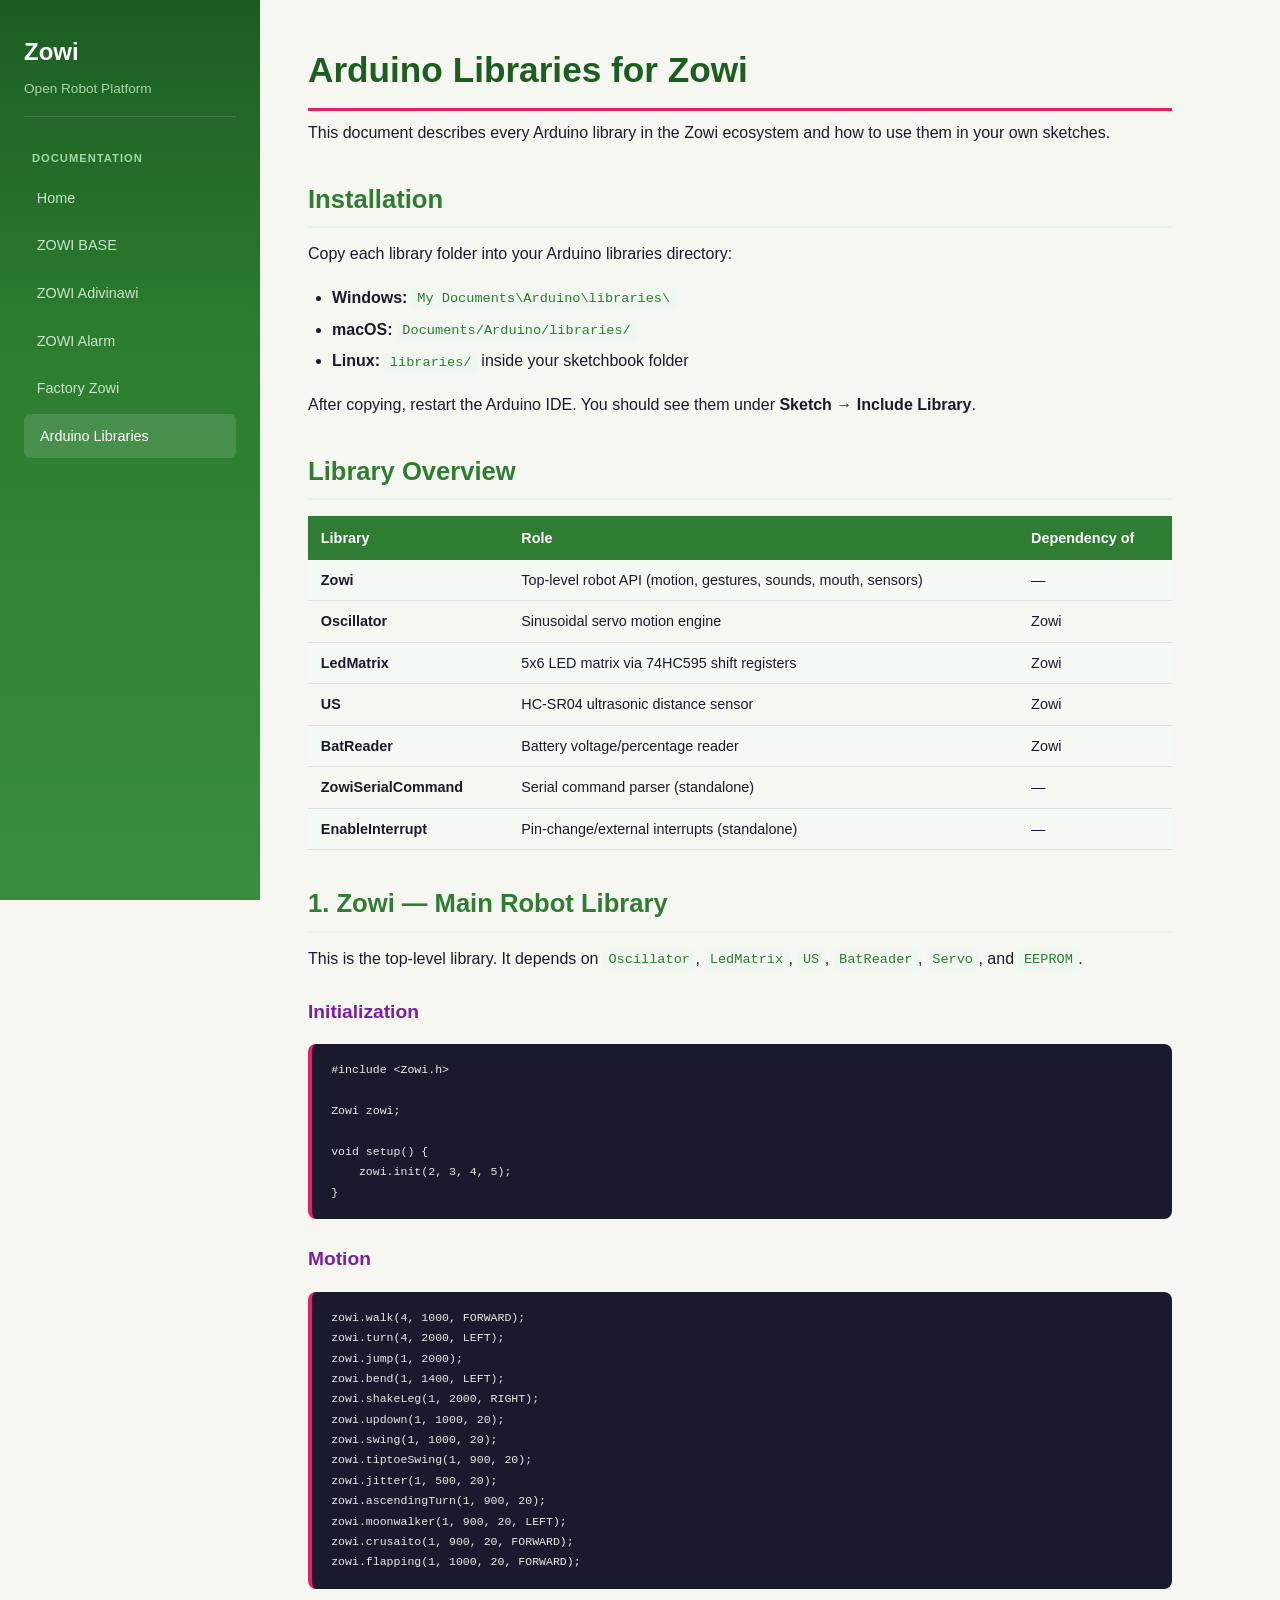
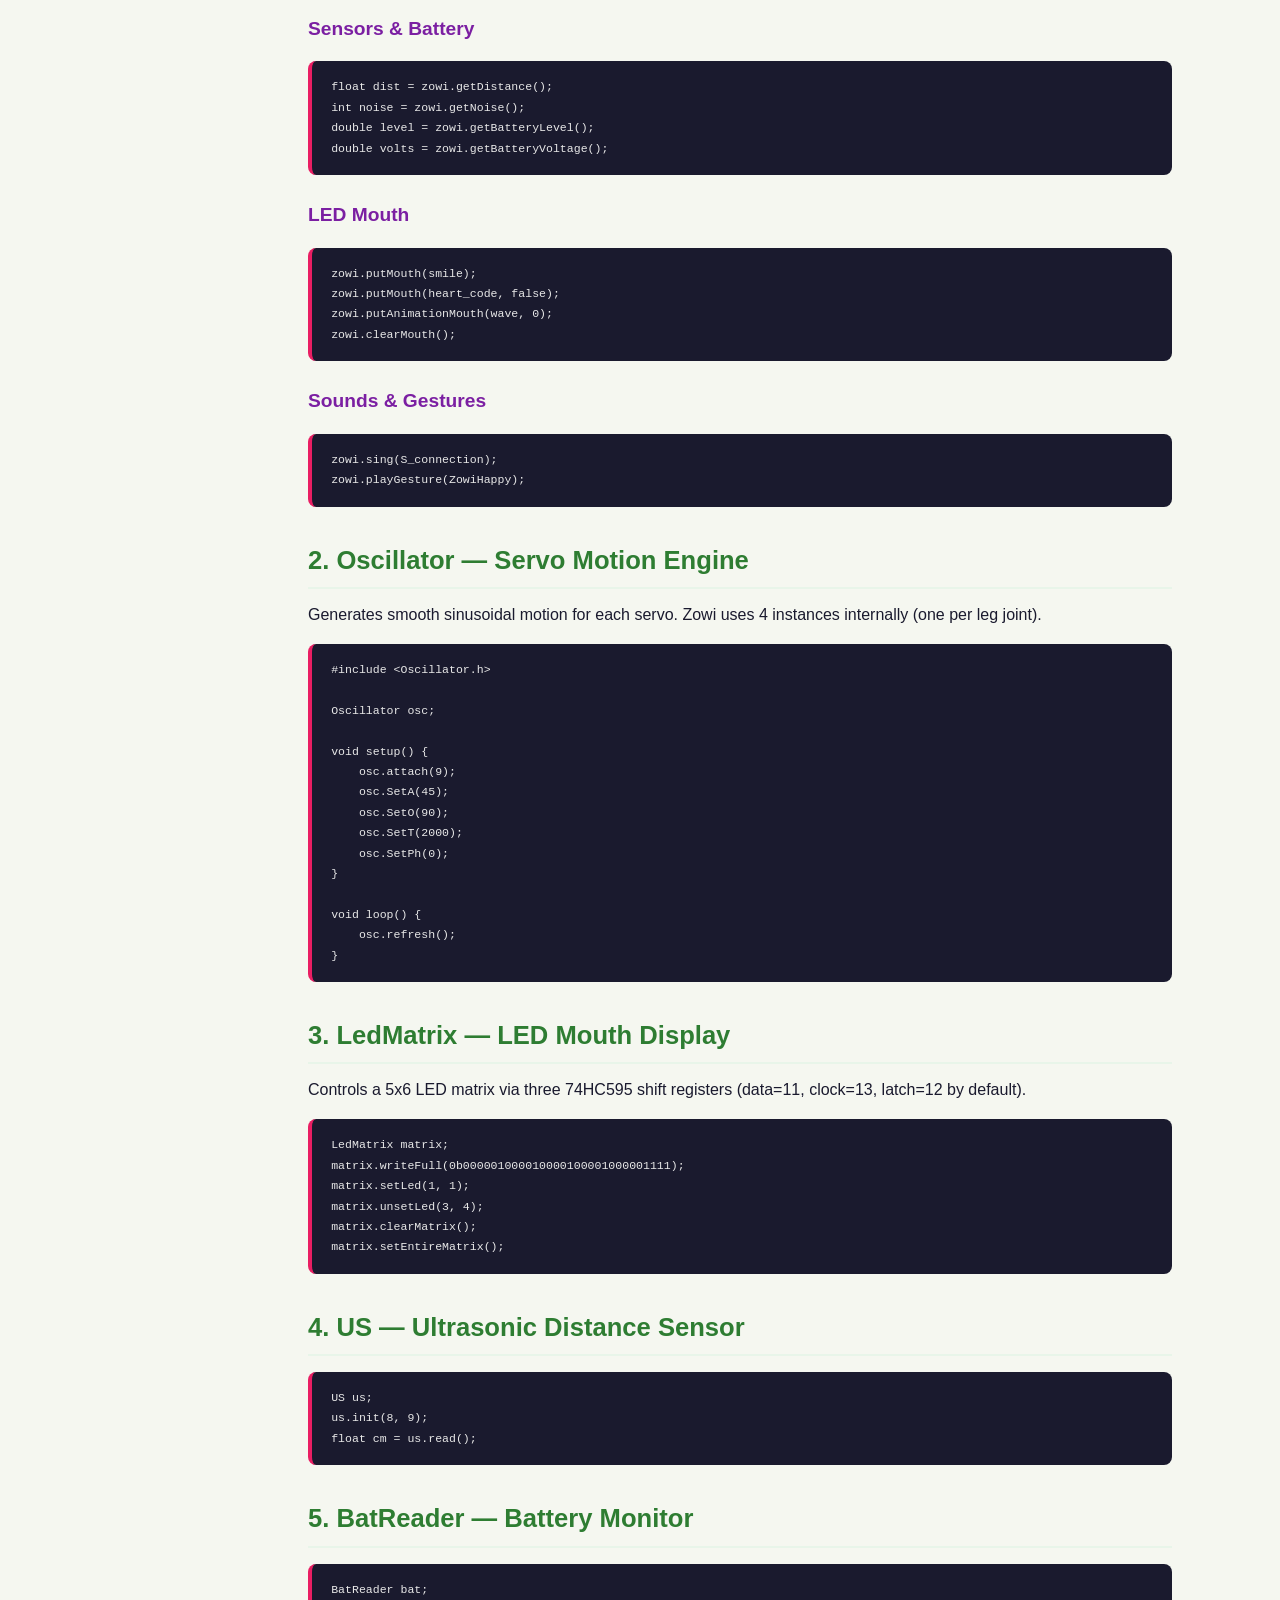
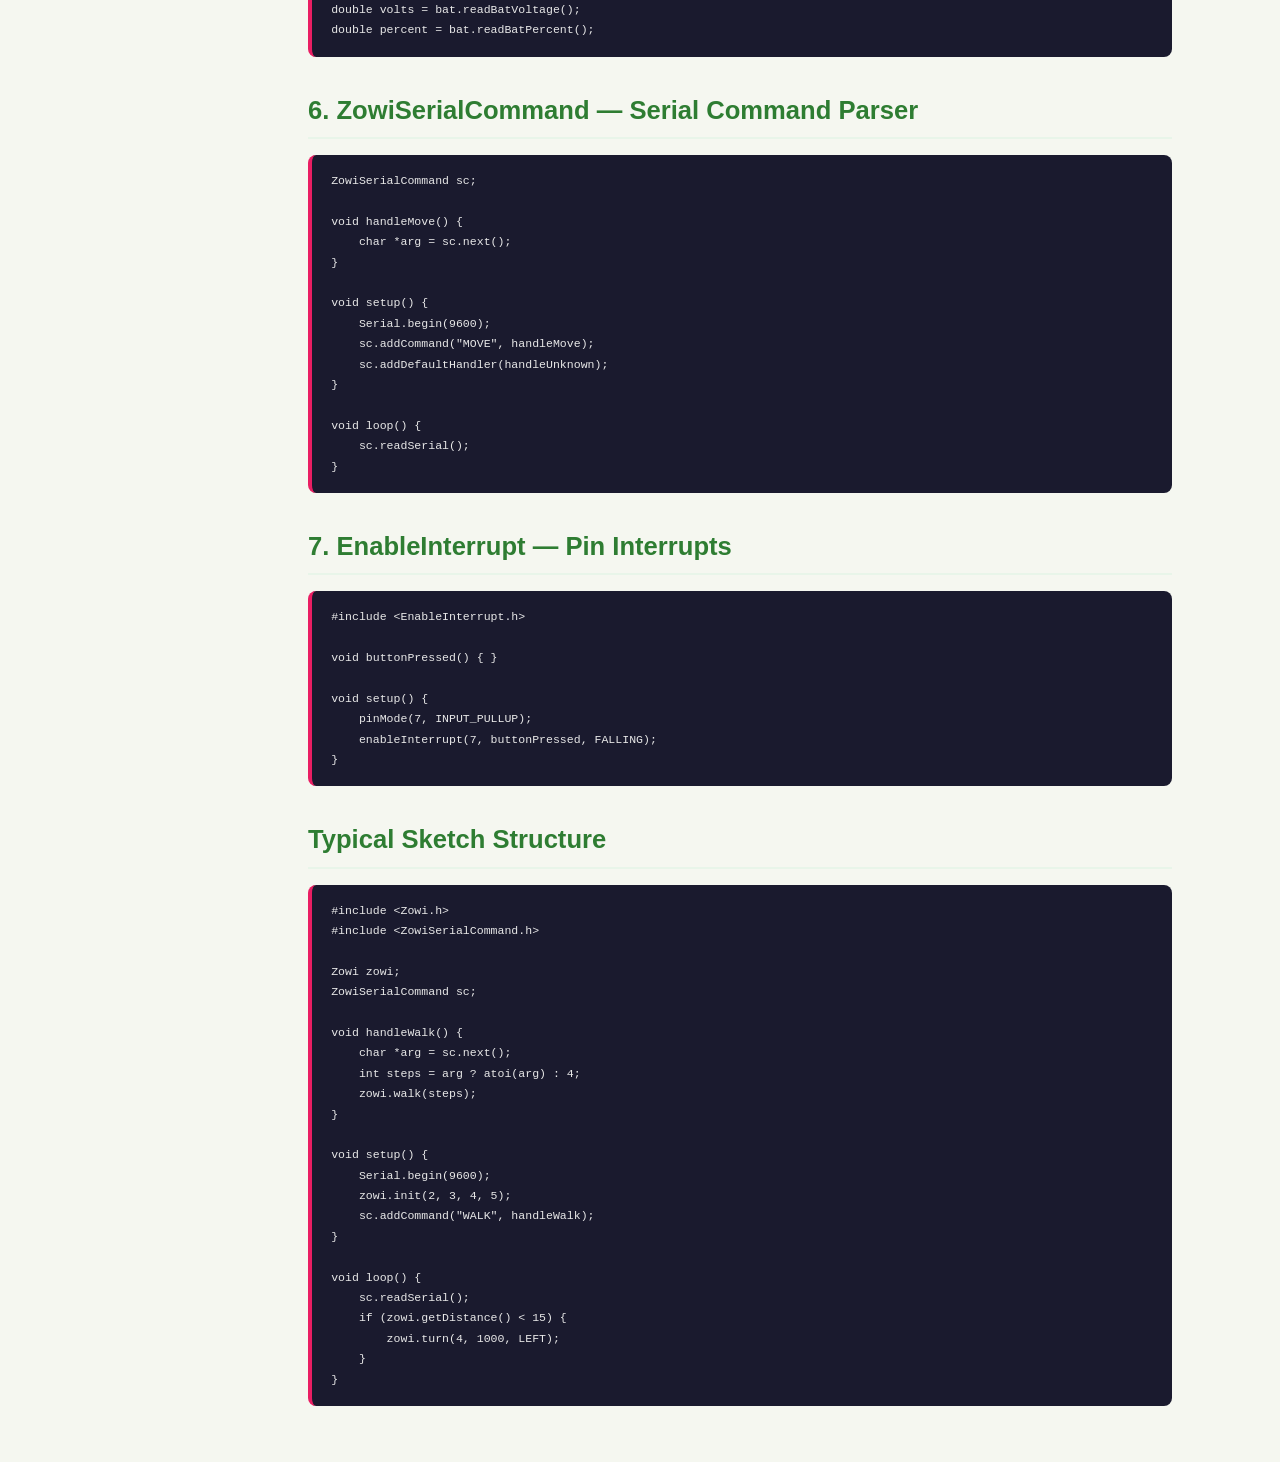
==== docs/arduino-libs.html @ 165f5072 "Add HTML website pages for Zowi documentation - index.html: landing page with card grid navigation -" ====
<!DOCTYPE html>
<html lang="en">
<head>
  <meta charset="UTF-8">
  <meta name="viewport" content="width=device-width, initial-scale=1.0">
  <title>Arduino Libraries — Zowi Documentation</title>
  <link rel="stylesheet" href="css/style.css">
</head>
<body>
  <aside class="sidebar">
    <h1>Zowi</h1>
    <p class="subtitle">Open Robot Platform</p>
    <nav>
      <div class="nav-section">Documentation</div>
      <a href="index.html">Home</a>
      <a href="zowi-base.html">ZOWI BASE</a>
      <a href="zowi-adivinawi.html">ZOWI Adivinawi</a>
      <a href="zowi-alarm.html">ZOWI Alarm</a>
      <a href="factory-zowi.html">Factory Zowi</a>
      <a href="arduino-libs.html" class="active">Arduino Libraries</a>
    </nav>
  </aside>

  <div class="main">
    <h1>Arduino Libraries for Zowi</h1>
    <p>This document describes every Arduino library in the Zowi ecosystem and how to use them in your own sketches.</p>

    <h2>Installation</h2>
    <p>Copy each library folder into your Arduino libraries directory:</p>
    <ul>
      <li><strong>Windows:</strong> <code>My Documents\Arduino\libraries\</code></li>
      <li><strong>macOS:</strong> <code>Documents/Arduino/libraries/</code></li>
      <li><strong>Linux:</strong> <code>libraries/</code> inside your sketchbook folder</li>
    </ul>
    <p>After copying, restart the Arduino IDE. You should see them under <strong>Sketch → Include Library</strong>.</p>

    <h2>Library Overview</h2>
    <table>
      <tr><th>Library</th><th>Role</th><th>Dependency of</th></tr>
      <tr><td><strong>Zowi</strong></td><td>Top-level robot API (motion, gestures, sounds, mouth, sensors)</td><td>—</td></tr>
      <tr><td><strong>Oscillator</strong></td><td>Sinusoidal servo motion engine</td><td>Zowi</td></tr>
      <tr><td><strong>LedMatrix</strong></td><td>5x6 LED matrix via 74HC595 shift registers</td><td>Zowi</td></tr>
      <tr><td><strong>US</strong></td><td>HC-SR04 ultrasonic distance sensor</td><td>Zowi</td></tr>
      <tr><td><strong>BatReader</strong></td><td>Battery voltage/percentage reader</td><td>Zowi</td></tr>
      <tr><td><strong>ZowiSerialCommand</strong></td><td>Serial command parser (standalone)</td><td>—</td></tr>
      <tr><td><strong>EnableInterrupt</strong></td><td>Pin-change/external interrupts (standalone)</td><td>—</td></tr>
    </table>

    <h2>1. Zowi — Main Robot Library</h2>
    <p>This is the top-level library. It depends on <code>Oscillator</code>, <code>LedMatrix</code>, <code>US</code>, <code>BatReader</code>, <code>Servo</code>, and <code>EEPROM</code>.</p>

    <h3>Initialization</h3>
    <pre><code>#include &lt;Zowi.h&gt;

Zowi zowi;

void setup() {
    zowi.init(2, 3, 4, 5);
}</code></pre>

    <h3>Motion</h3>
    <pre><code>zowi.walk(4, 1000, FORWARD);
zowi.turn(4, 2000, LEFT);
zowi.jump(1, 2000);
zowi.bend(1, 1400, LEFT);
zowi.shakeLeg(1, 2000, RIGHT);
zowi.updown(1, 1000, 20);
zowi.swing(1, 1000, 20);
zowi.tiptoeSwing(1, 900, 20);
zowi.jitter(1, 500, 20);
zowi.ascendingTurn(1, 900, 20);
zowi.moonwalker(1, 900, 20, LEFT);
zowi.crusaito(1, 900, 20, FORWARD);
zowi.flapping(1, 1000, 20, FORWARD);</code></pre>

    <h3>Sensors &amp; Battery</h3>
    <pre><code>float dist = zowi.getDistance();
int noise = zowi.getNoise();
double level = zowi.getBatteryLevel();
double volts = zowi.getBatteryVoltage();</code></pre>

    <h3>LED Mouth</h3>
    <pre><code>zowi.putMouth(smile);
zowi.putMouth(heart_code, false);
zowi.putAnimationMouth(wave, 0);
zowi.clearMouth();</code></pre>

    <h3>Sounds &amp; Gestures</h3>
    <pre><code>zowi.sing(S_connection);
zowi.playGesture(ZowiHappy);</code></pre>

    <h2>2. Oscillator — Servo Motion Engine</h2>
    <p>Generates smooth sinusoidal motion for each servo. Zowi uses 4 instances internally (one per leg joint).</p>
    <pre><code>#include &lt;Oscillator.h&gt;

Oscillator osc;

void setup() {
    osc.attach(9);
    osc.SetA(45);
    osc.SetO(90);
    osc.SetT(2000);
    osc.SetPh(0);
}

void loop() {
    osc.refresh();
}</code></pre>

    <h2>3. LedMatrix — LED Mouth Display</h2>
    <p>Controls a 5x6 LED matrix via three 74HC595 shift registers (data=11, clock=13, latch=12 by default).</p>
    <pre><code>LedMatrix matrix;
matrix.writeFull(0b000001000010000100001000001111);
matrix.setLed(1, 1);
matrix.unsetLed(3, 4);
matrix.clearMatrix();
matrix.setEntireMatrix();</code></pre>

    <h2>4. US — Ultrasonic Distance Sensor</h2>
    <pre><code>US us;
us.init(8, 9);
float cm = us.read();</code></pre>

    <h2>5. BatReader — Battery Monitor</h2>
    <pre><code>BatReader bat;
double volts = bat.readBatVoltage();
double percent = bat.readBatPercent();</code></pre>

    <h2>6. ZowiSerialCommand — Serial Command Parser</h2>
    <pre><code>ZowiSerialCommand sc;

void handleMove() {
    char *arg = sc.next();
}

void setup() {
    Serial.begin(9600);
    sc.addCommand("MOVE", handleMove);
    sc.addDefaultHandler(handleUnknown);
}

void loop() {
    sc.readSerial();
}</code></pre>

    <h2>7. EnableInterrupt — Pin Interrupts</h2>
    <pre><code>#include &lt;EnableInterrupt.h&gt;

void buttonPressed() { }

void setup() {
    pinMode(7, INPUT_PULLUP);
    enableInterrupt(7, buttonPressed, FALLING);
}</code></pre>

    <h2>Typical Sketch Structure</h2>
    <pre><code>#include &lt;Zowi.h&gt;
#include &lt;ZowiSerialCommand.h&gt;

Zowi zowi;
ZowiSerialCommand sc;

void handleWalk() {
    char *arg = sc.next();
    int steps = arg ? atoi(arg) : 4;
    zowi.walk(steps);
}

void setup() {
    Serial.begin(9600);
    zowi.init(2, 3, 4, 5);
    sc.addCommand("WALK", handleWalk);
}

void loop() {
    sc.readSerial();
    if (zowi.getDistance() &lt; 15) {
        zowi.turn(4, 1000, LEFT);
    }
}</code></pre>
  </div>
</body>
</html>
---- docs/css/style.css ----
:root {
  --green-dark: #1B5E20;
  --green: #2E7D32;
  --green-light: #4CAF50;
  --green-pale: #E8F5E9;
  --purple: #7B1FA2;
  --purple-light: #9C27B0;
  --fuchsia: #E91E63;
  --fuchsia-light: #F8BBD0;
  --text: #1a1a2e;
  --text-light: #555;
  --bg: #f5f7f0;
  --white: #ffffff;
  --shadow: 0 2px 12px rgba(0,0,0,0.08);
}

* {
  margin: 0;
  padding: 0;
  box-sizing: border-box;
}

body {
  font-family: -apple-system, BlinkMacSystemFont, 'Segoe UI', Roboto, Oxygen, sans-serif;
  color: var(--text);
  background: var(--bg);
  line-height: 1.7;
  display: flex;
  min-height: 100vh;
}

/* Sidebar */
.sidebar {
  width: 260px;
  min-height: 100vh;
  background: linear-gradient(180deg, #1B5E20 0%, #2E7D32 40%, #388E3C 100%);
  color: #fff;
  padding: 2rem 1.5rem;
  position: fixed;
  top: 0;
  left: 0;
  overflow-y: auto;
  z-index: 10;
}

.sidebar h1 {
  font-size: 1.5rem;
  margin-bottom: 0.25rem;
  color: #fff;
}

.sidebar .subtitle {
  font-size: 0.85rem;
  color: #A5D6A7;
  margin-bottom: 2rem;
  border-bottom: 1px solid rgba(255,255,255,0.15);
  padding-bottom: 1rem;
}

.sidebar nav a {
  display: block;
  color: #C8E6C9;
  text-decoration: none;
  padding: 0.6rem 0.8rem;
  border-radius: 6px;
  margin-bottom: 0.25rem;
  font-size: 0.9rem;
  transition: all 0.2s;
}

.sidebar nav a:hover,
.sidebar nav a.active {
  background: rgba(255,255,255,0.12);
  color: #fff;
  padding-left: 1rem;
}

.sidebar .nav-section {
  font-size: 0.7rem;
  text-transform: uppercase;
  letter-spacing: 1px;
  color: #A5D6A7;
  margin: 1.5rem 0 0.5rem 0.5rem;
  font-weight: 600;
}

/* Main content */
.main {
  margin-left: 260px;
  flex: 1;
  padding: 2.5rem 3rem;
  max-width: 960px;
}

.main h1 {
  color: var(--green-dark);
  font-size: 2.2rem;
  margin-bottom: 0.5rem;
  border-bottom: 3px solid var(--fuchsia);
  padding-bottom: 0.5rem;
}

.main h2 {
  color: var(--green);
  font-size: 1.6rem;
  margin: 2rem 0 0.75rem;
  border-bottom: 2px solid var(--green-pale);
  padding-bottom: 0.3rem;
}

.main h3 {
  color: var(--purple);
  font-size: 1.2rem;
  margin: 1.5rem 0 0.5rem;
}

.main p {
  margin-bottom: 1rem;
  color: var(--text);
}

.main a {
  color: var(--purple-light);
  text-decoration: none;
}

.main a:hover {
  color: var(--fuchsia);
  text-decoration: underline;
}

.main ul, .main ol {
  margin: 0.5rem 0 1rem 1.5rem;
}

.main li {
  margin-bottom: 0.3rem;
}

.main table {
  width: 100%;
  border-collapse: collapse;
  margin: 1rem 0;
  font-size: 0.9rem;
}

.main th {
  background: var(--green);
  color: #fff;
  padding: 0.6rem 0.8rem;
  text-align: left;
  font-weight: 600;
}

.main td {
  padding: 0.5rem 0.8rem;
  border-bottom: 1px solid #e0e0e0;
}

.main tr:nth-child(even) td {
  background: #f5faf5;
}

.main tr:hover td {
  background: #e8f5e9;
}

.main pre {
  background: #1a1a2e;
  color: #e8e8e8;
  padding: 1rem 1.2rem;
  border-radius: 8px;
  overflow-x: auto;
  font-size: 0.85rem;
  line-height: 1.5;
  margin: 1rem 0;
  border-left: 4px solid var(--fuchsia);
}

.main code {
  font-family: 'Fira Code', 'Cascadia Code', 'Consolas', monospace;
  font-size: 0.85em;
}

.main p code, .main li code {
  background: #f0f7f0;
  color: #2E7D32;
  padding: 0.15em 0.4em;
  border-radius: 3px;
  font-size: 0.85em;
}

.main blockquote {
  border-left: 4px solid var(--purple-light);
  background: #f3e5f5;
  padding: 0.8rem 1rem;
  margin: 1rem 0;
  border-radius: 0 6px 6px 0;
}

.main hr {
  border: none;
  border-top: 1px solid #e0e0e0;
  margin: 2rem 0;
}

.main img {
  max-width: 100%;
  border-radius: 8px;
  margin: 1rem 0;
}

.main .mermaid-container {
  background: #f5faf5;
  border: 1px solid #c8e6c9;
  border-radius: 8px;
  padding: 1.5rem;
  margin: 1.5rem 0;
  text-align: center;
}

/* Cards on index */
.card-grid {
  display: grid;
  grid-template-columns: repeat(auto-fill, minmax(280px, 1fr));
  gap: 1.5rem;
  margin: 2rem 0;
}

.card {
  background: var(--white);
  border-radius: 10px;
  box-shadow: var(--shadow);
  overflow: hidden;
  transition: transform 0.2s, box-shadow 0.2s;
  border-top: 4px solid var(--green);
}

.card:hover {
  transform: translateY(-4px);
  box-shadow: 0 6px 20px rgba(0,0,0,0.12);
}

.card.purple {
  border-top-color: var(--purple);
}

.card.fuchsia {
  border-top-color: var(--fuchsia);
}

.card-body {
  padding: 1.2rem 1.5rem;
}

.card-body h3 {
  margin: 0 0 0.5rem;
  font-size: 1.1rem;
}

.card-body p {
  font-size: 0.9rem;
  color: var(--text-light);
  margin-bottom: 1rem;
}

.card-body a {
  display: inline-block;
  color: var(--green);
  font-weight: 600;
  text-decoration: none;
}

.card-body a:hover {
  color: var(--fuchsia);
}

/* Hero section */
.hero {
  text-align: center;
  padding: 2rem 0 1rem;
}

.hero img {
  max-width: 200px;
  border-radius: 50%;
  box-shadow: 0 4px 20px rgba(0,0,0,0.1);
}

.hero h1 {
  font-size: 2.5rem;
  margin: 1rem 0 0.5rem;
  border: none;
}

.hero p {
  font-size: 1.1rem;
  color: var(--text-light);
  max-width: 600px;
  margin: 0 auto;
}

/* Responsive */
@media (max-width: 768px) {
  body {
    flex-direction: column;
  }
  .sidebar {
    width: 100%;
    min-height: auto;
    position: relative;
    padding: 1rem;
  }
  .main {
    margin-left: 0;
    padding: 1.5rem;
  }
}
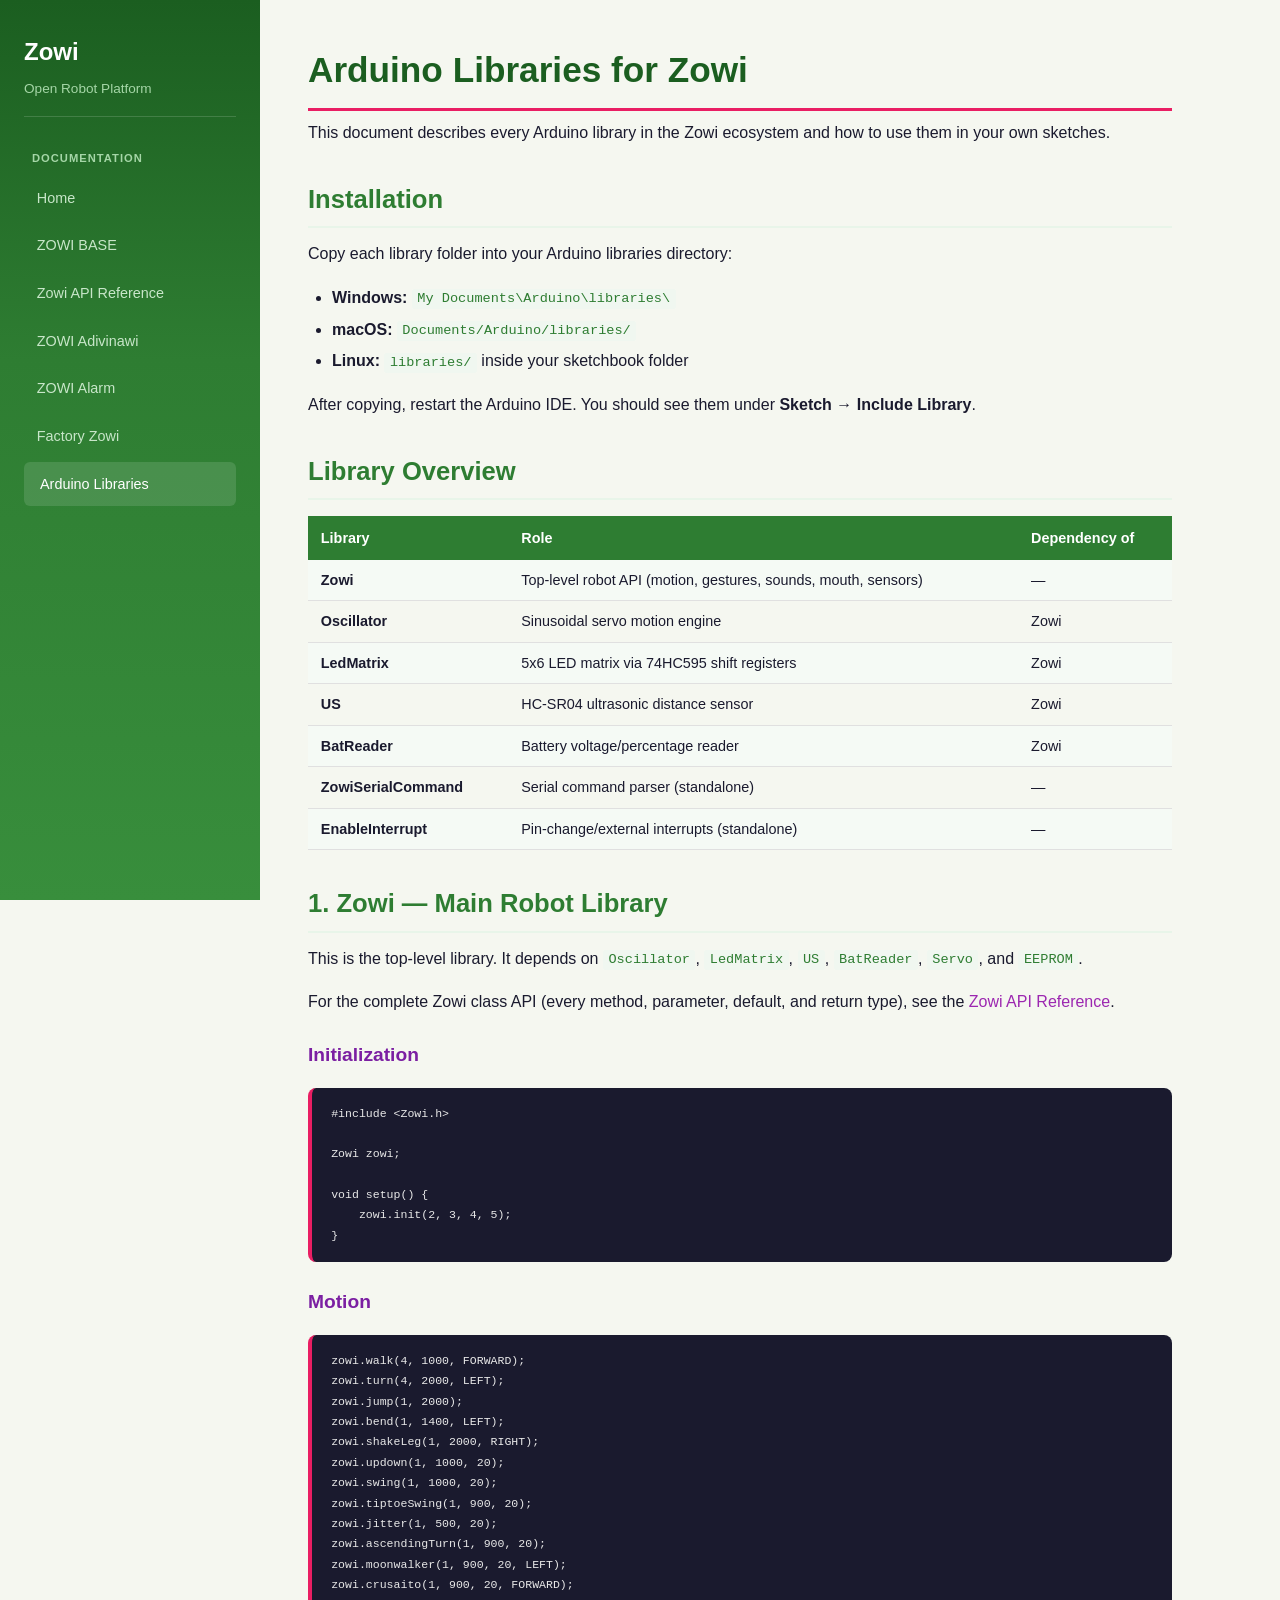
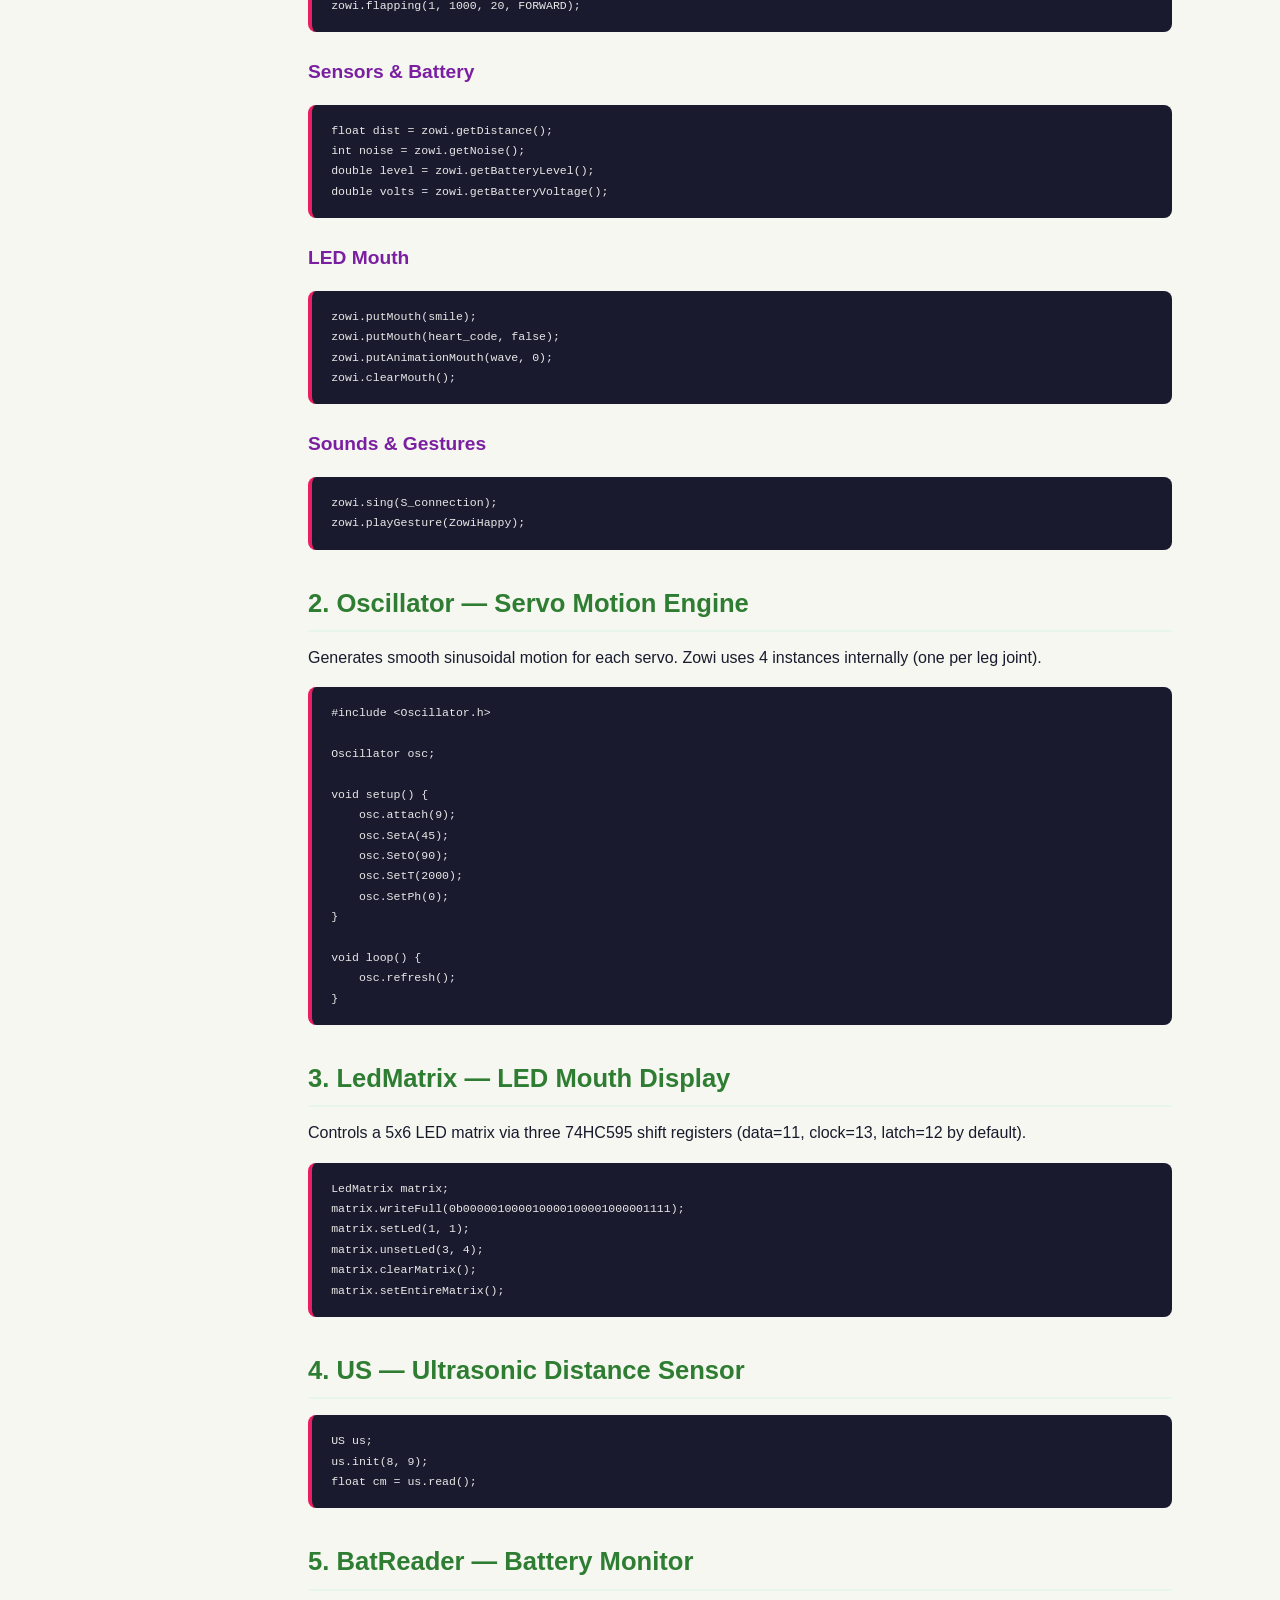
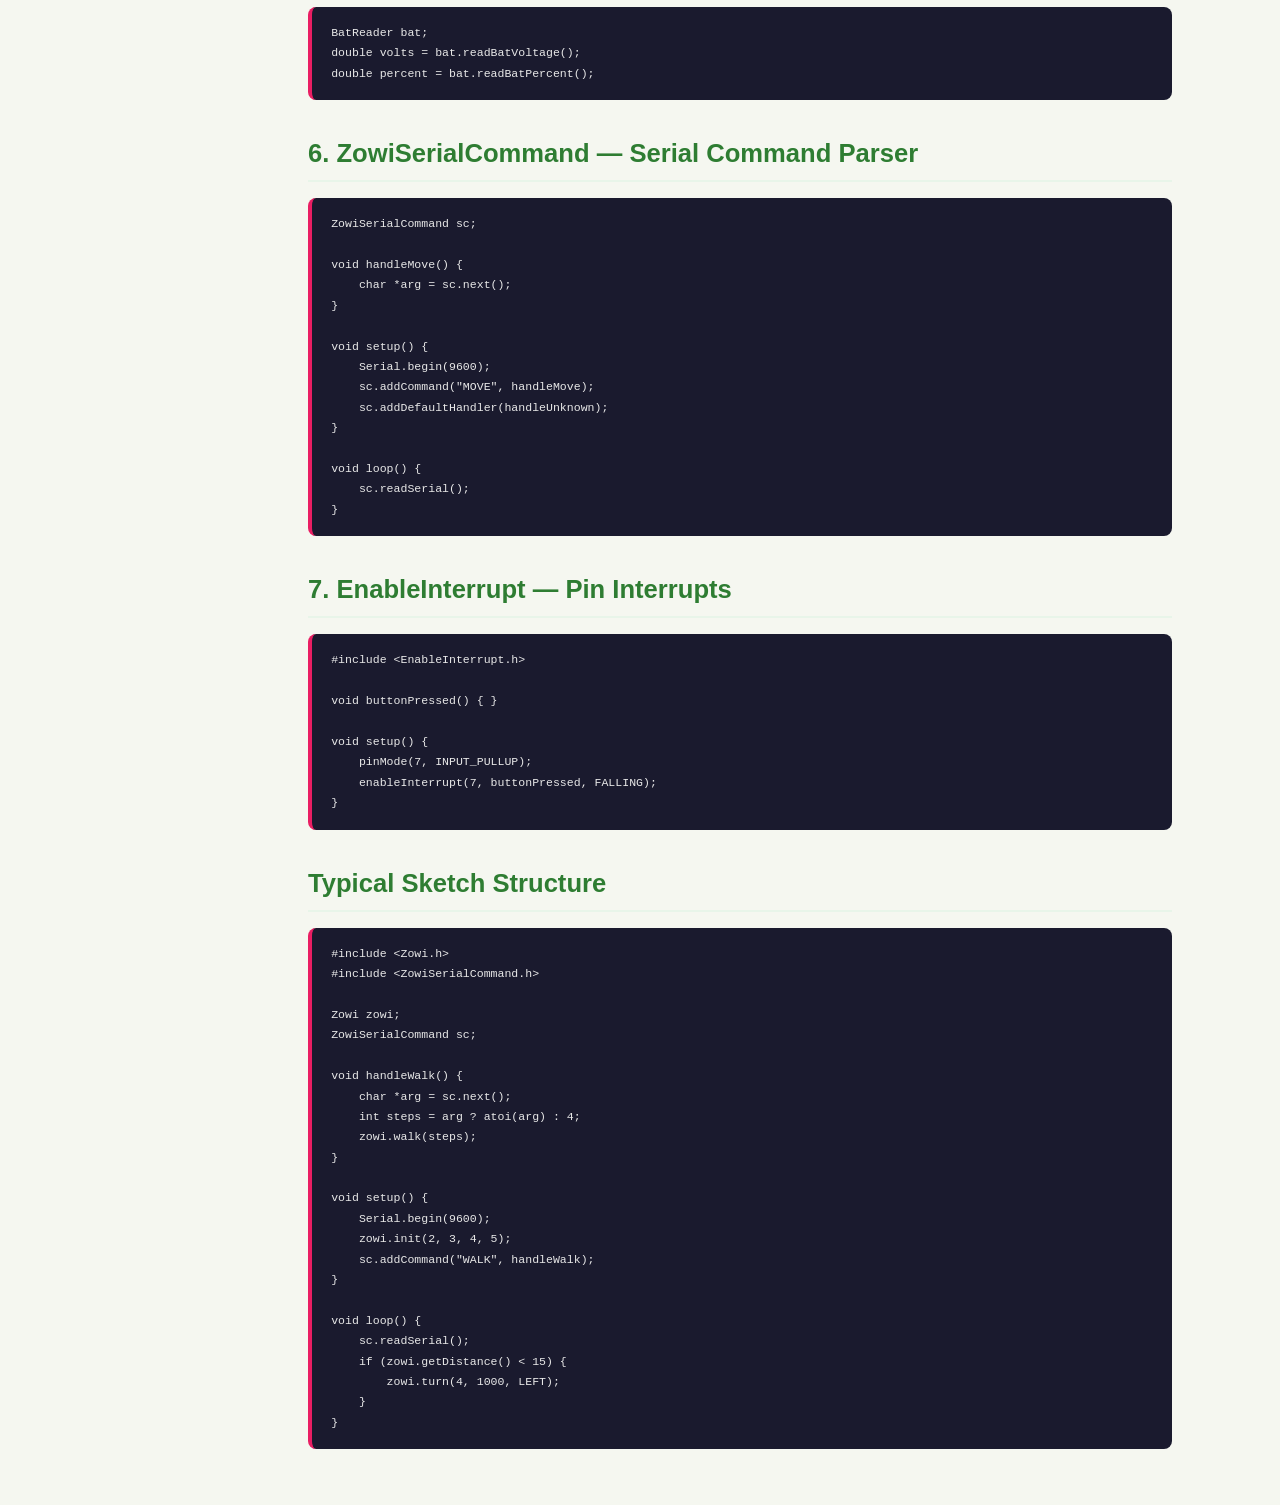
==== commit c87d8a21: "Add Zowi API reference page and update all pages with API link in sidebar" ====
--- a/docs/arduino-libs.html
+++ b/docs/arduino-libs.html
@@ -14,6 +14,7 @@
       <div class="nav-section">Documentation</div>
       <a href="index.html">Home</a>
       <a href="zowi-base.html">ZOWI BASE</a>
+      <a href="zowi-api.html">Zowi API Reference</a>
       <a href="zowi-adivinawi.html">ZOWI Adivinawi</a>
       <a href="zowi-alarm.html">ZOWI Alarm</a>
       <a href="factory-zowi.html">Factory Zowi</a>
@@ -48,6 +49,8 @@
 
     <h2>1. Zowi — Main Robot Library</h2>
     <p>This is the top-level library. It depends on <code>Oscillator</code>, <code>LedMatrix</code>, <code>US</code>, <code>BatReader</code>, <code>Servo</code>, and <code>EEPROM</code>.</p>
+
+    <p>For the complete Zowi class API (every method, parameter, default, and return type), see the <a href="zowi-api.html">Zowi API Reference</a>.</p>
 
     <h3>Initialization</h3>
     <pre><code>#include &lt;Zowi.h&gt;
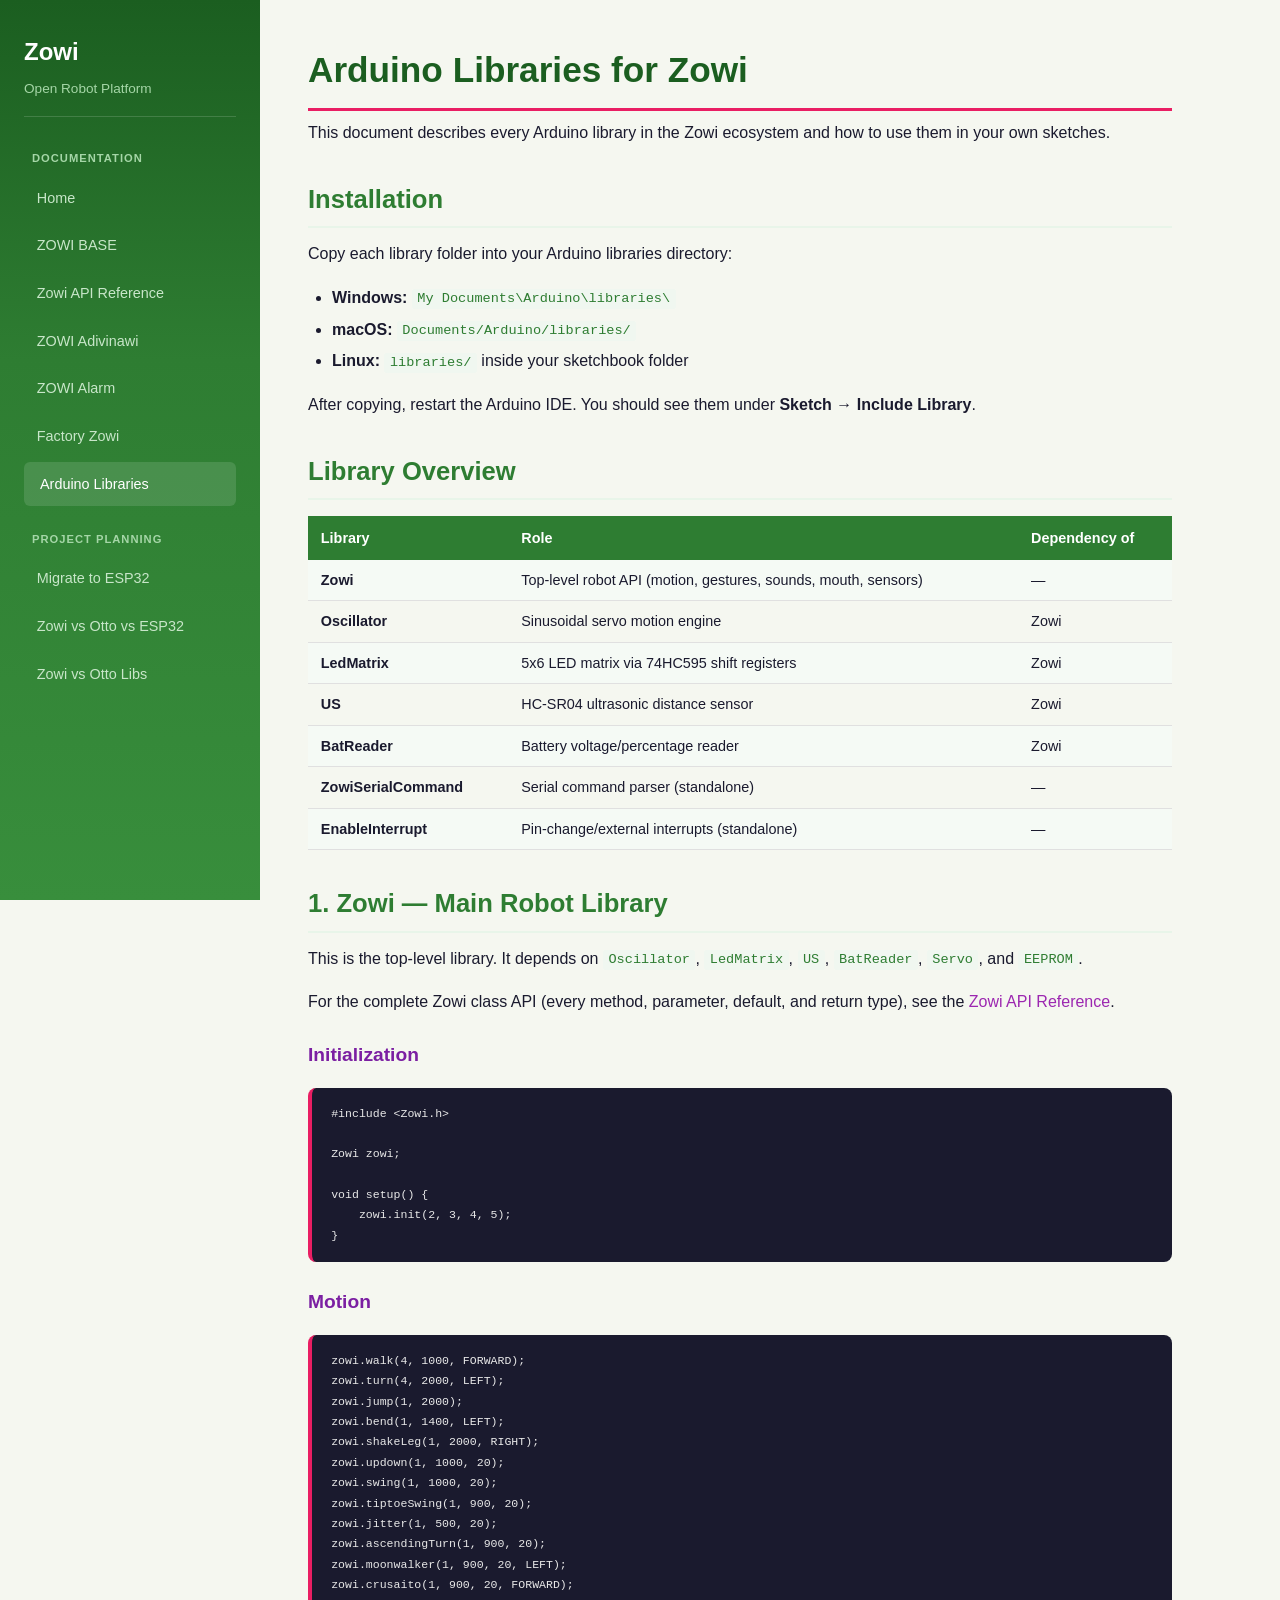
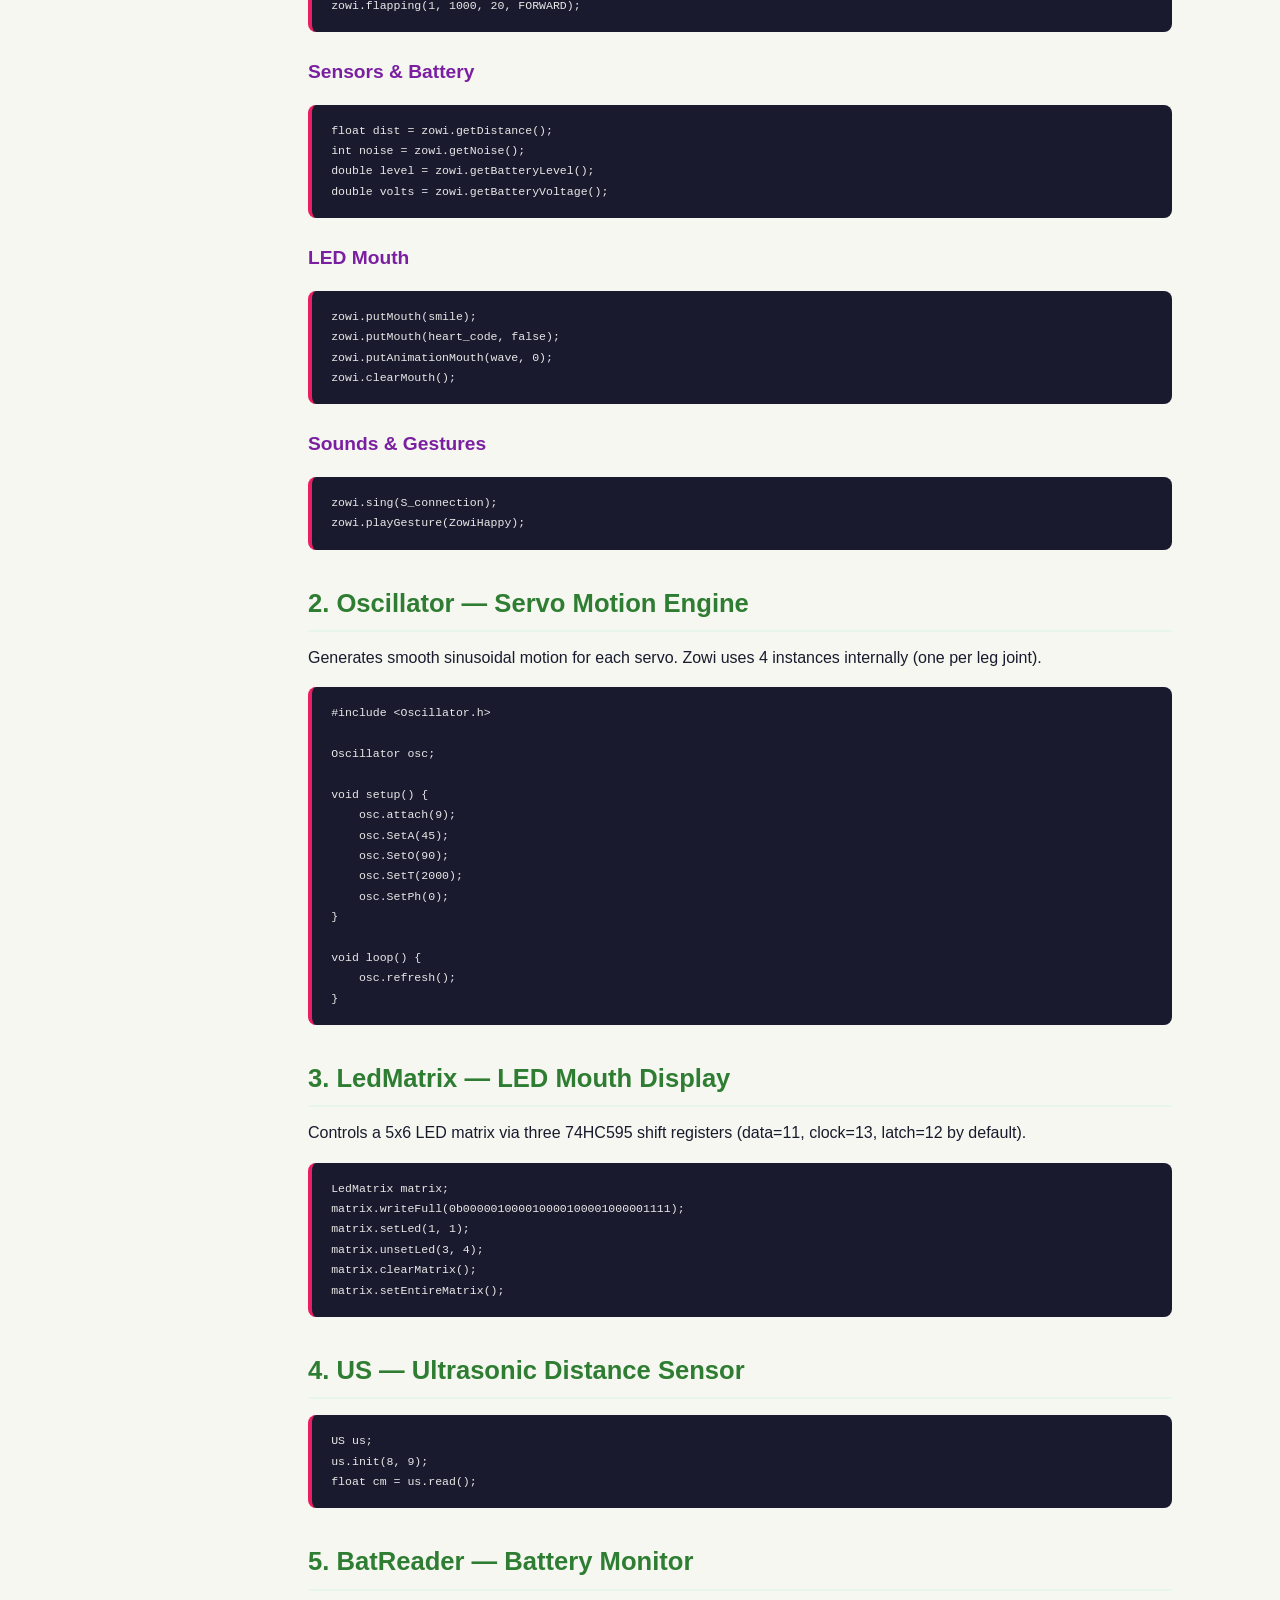
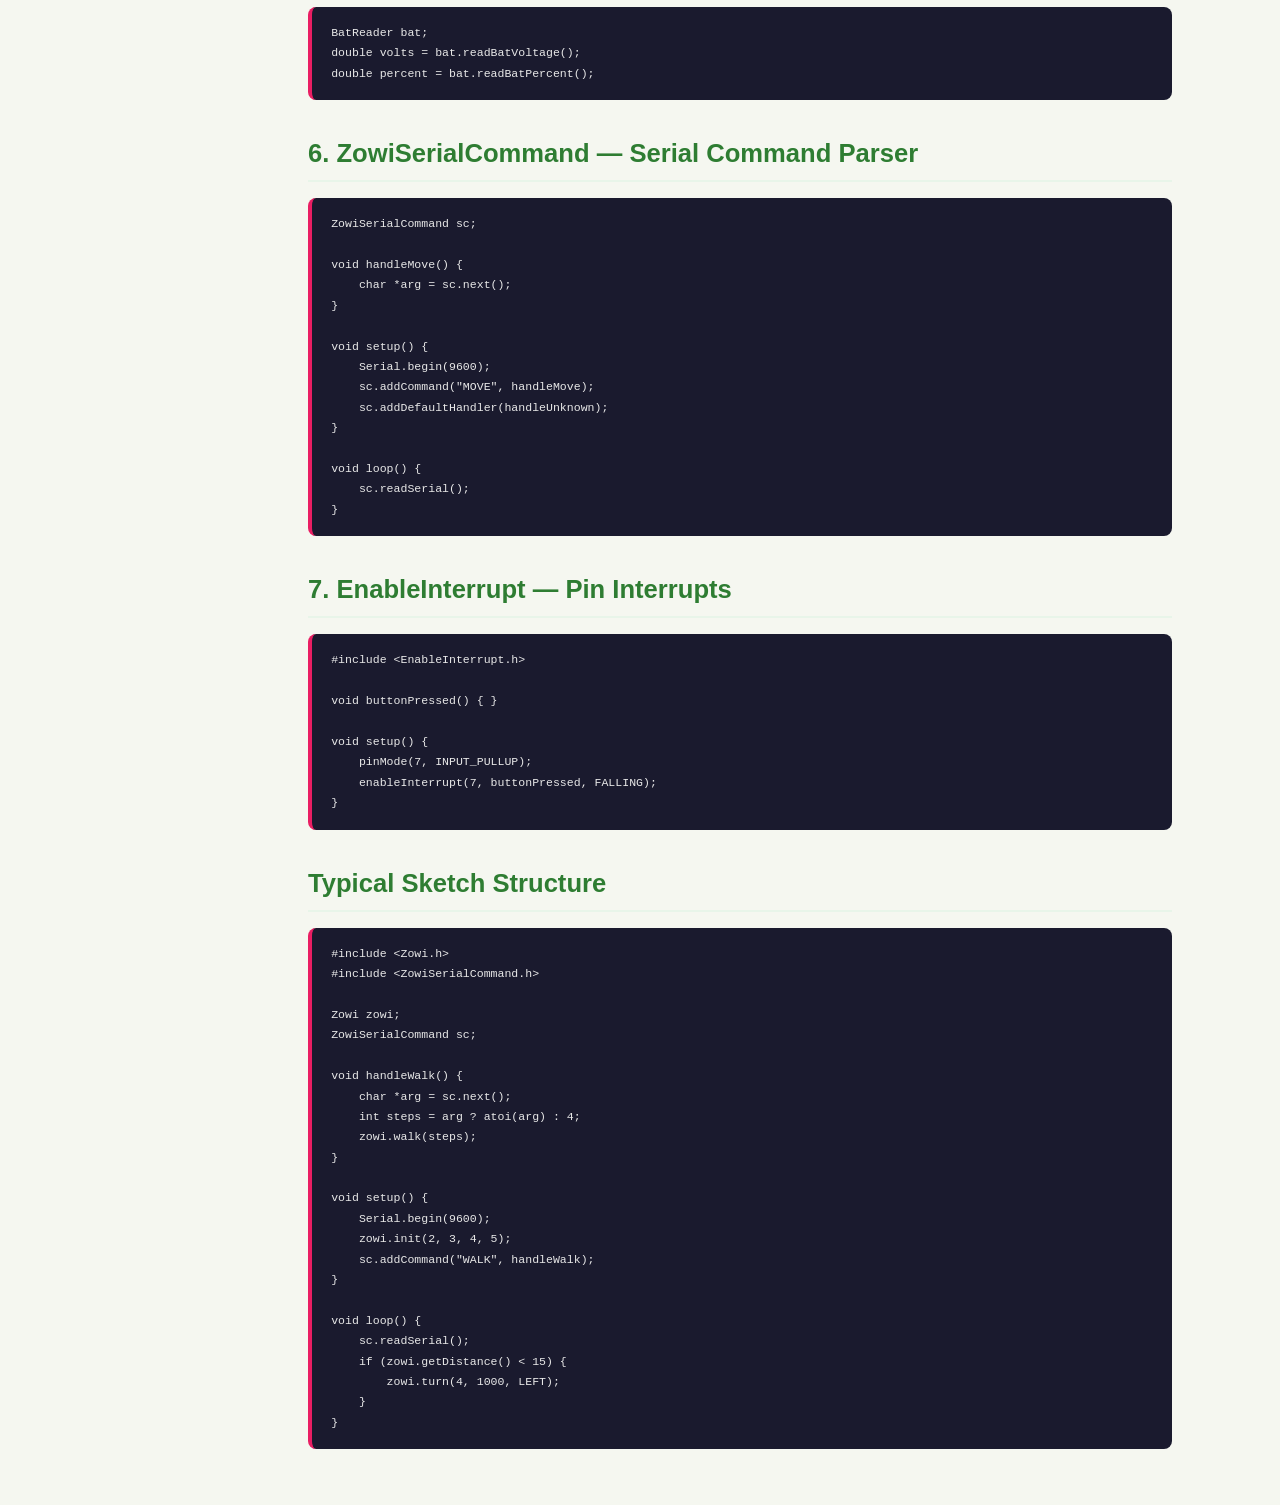
==== commit 6ff370b1: "Add ESP32/Otto planning docs to web and project markdown" ====
--- a/docs/arduino-libs.html
+++ b/docs/arduino-libs.html
@@ -19,6 +19,10 @@
       <a href="zowi-alarm.html">ZOWI Alarm</a>
       <a href="factory-zowi.html">Factory Zowi</a>
       <a href="arduino-libs.html" class="active">Arduino Libraries</a>
+      <div class="nav-section">Project Planning</div>
+      <a href="migrate-esp32.html">Migrate to ESP32</a>
+      <a href="zowi-vs-otto-esp32.html">Zowi vs Otto vs ESP32</a>
+      <a href="zowi-vs-otto-libs.html">Zowi vs Otto Libs</a>
     </nav>
   </aside>
 
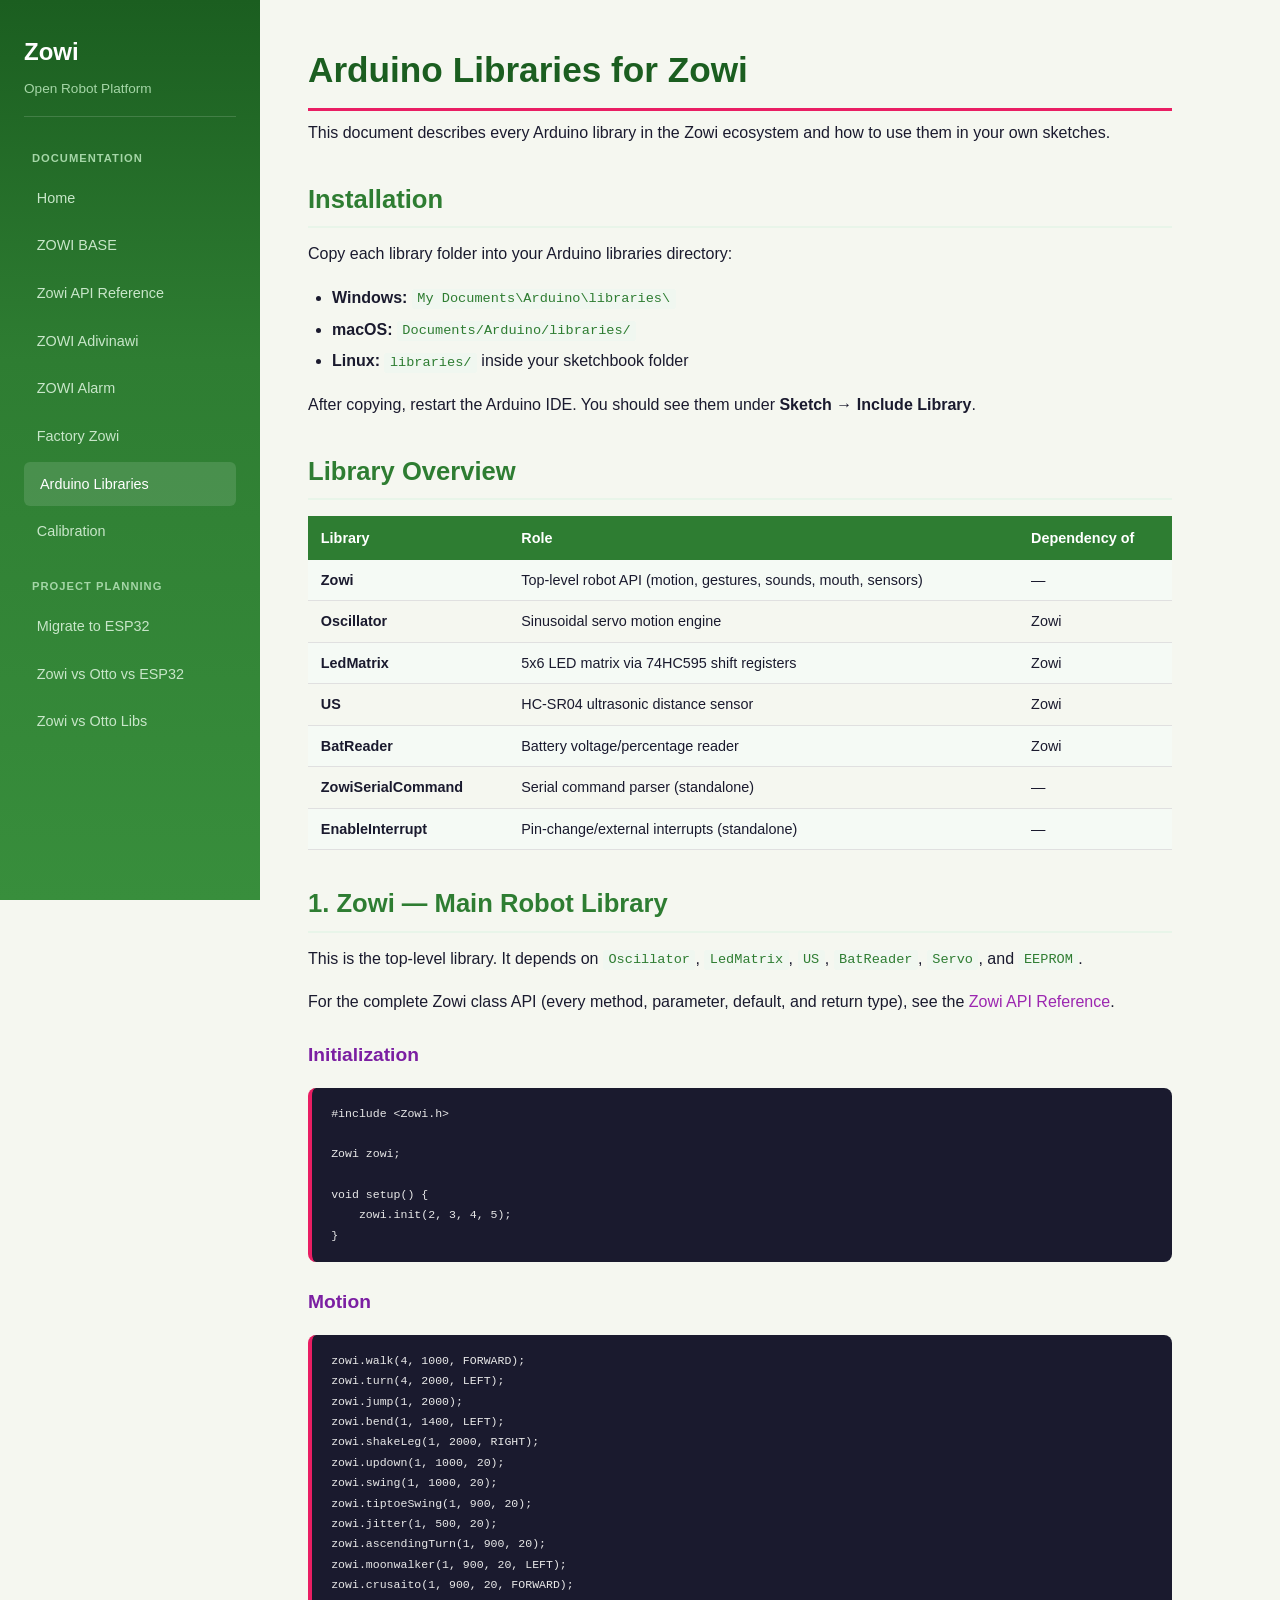
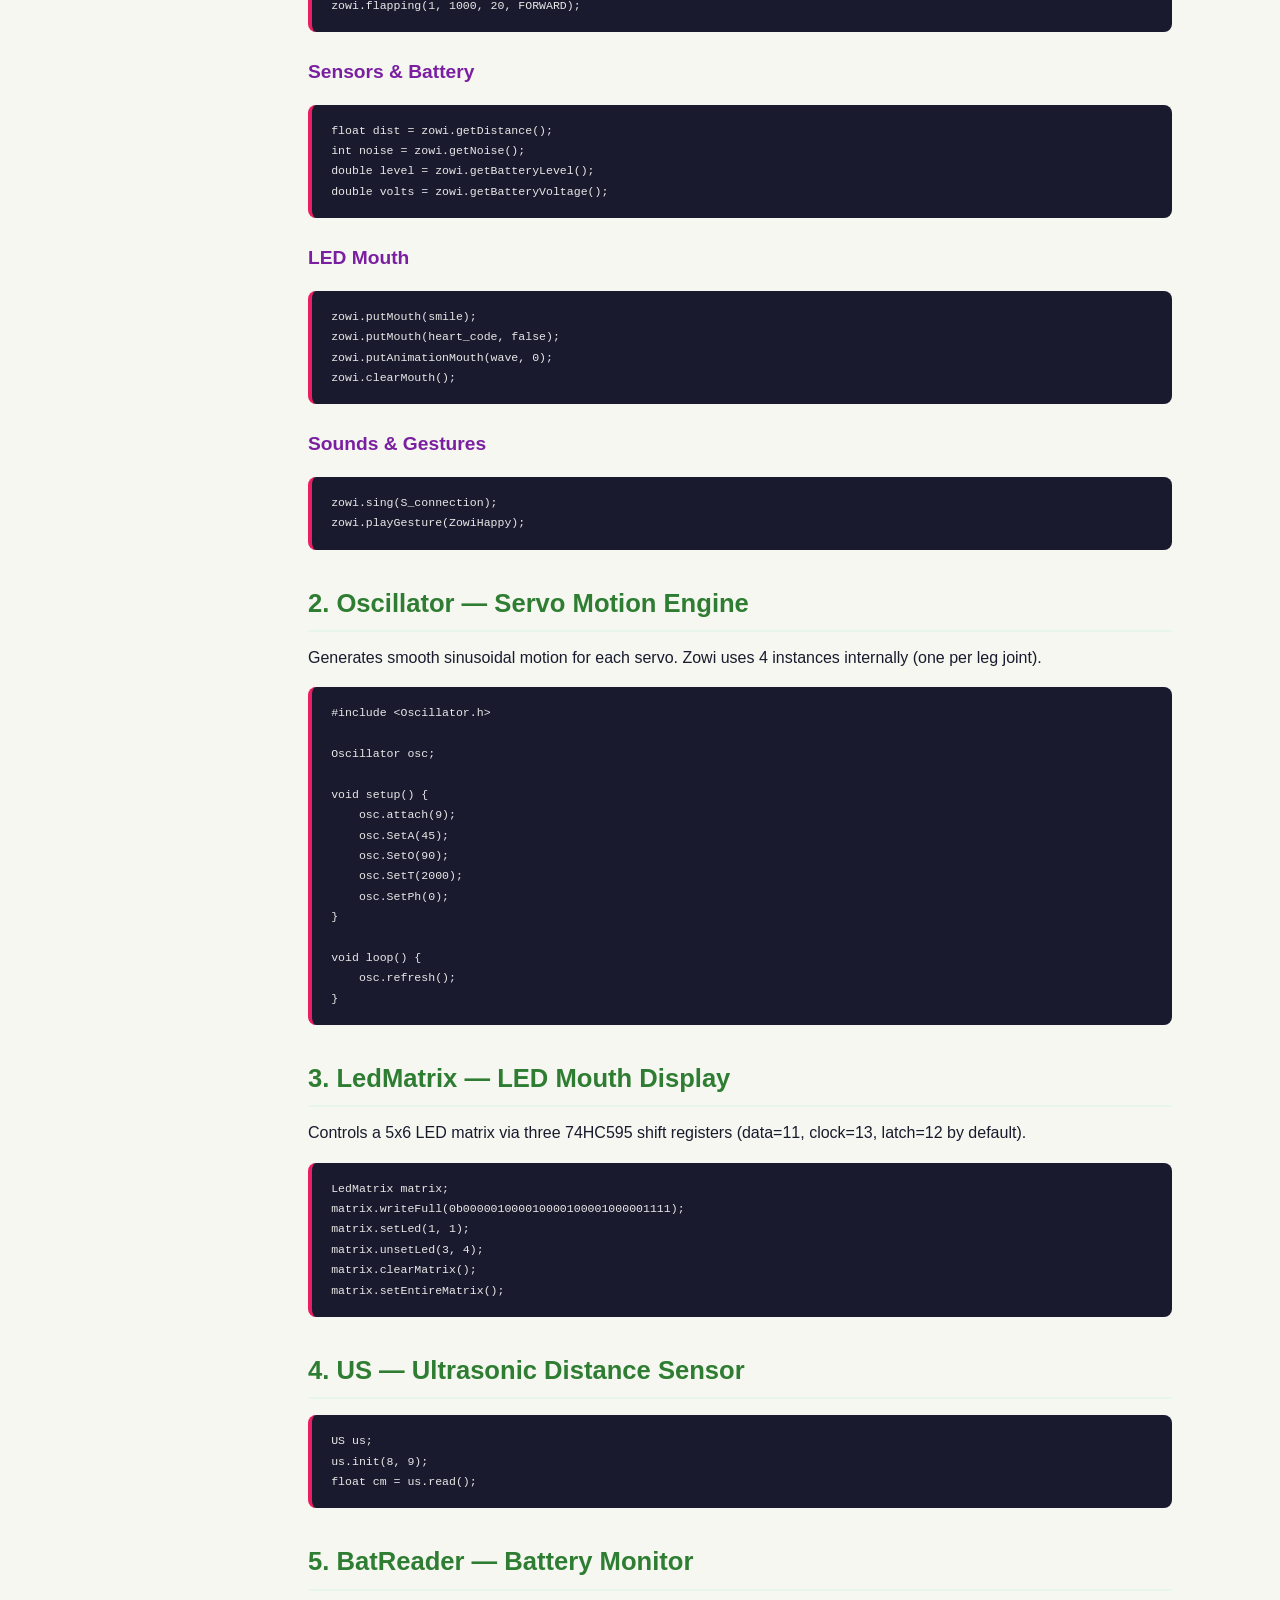
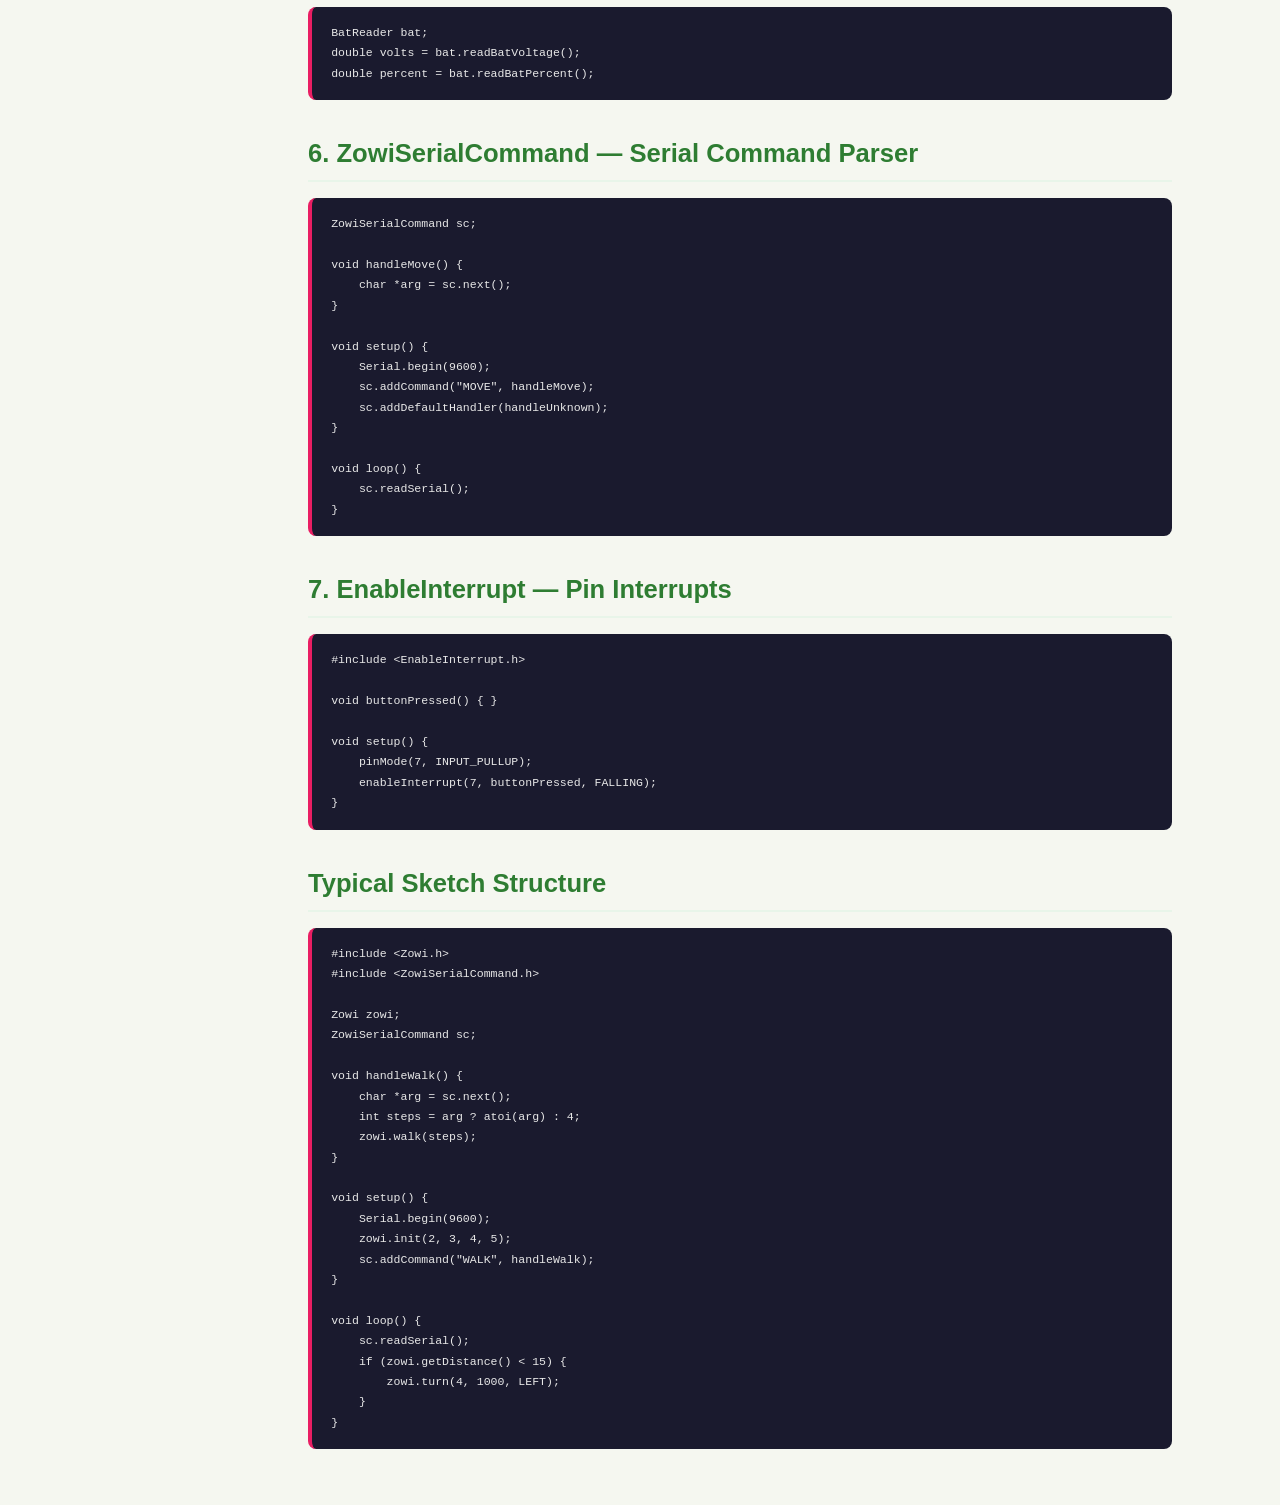
==== commit 48c0d44d: "Add calibration documentation page and menu item to docs web" ====
--- a/docs/arduino-libs.html
+++ b/docs/arduino-libs.html
@@ -19,6 +19,7 @@
       <a href="zowi-alarm.html">ZOWI Alarm</a>
       <a href="factory-zowi.html">Factory Zowi</a>
       <a href="arduino-libs.html" class="active">Arduino Libraries</a>
+      <a href="calibration.html">Calibration</a>
       <div class="nav-section">Project Planning</div>
       <a href="migrate-esp32.html">Migrate to ESP32</a>
       <a href="zowi-vs-otto-esp32.html">Zowi vs Otto vs ESP32</a>
